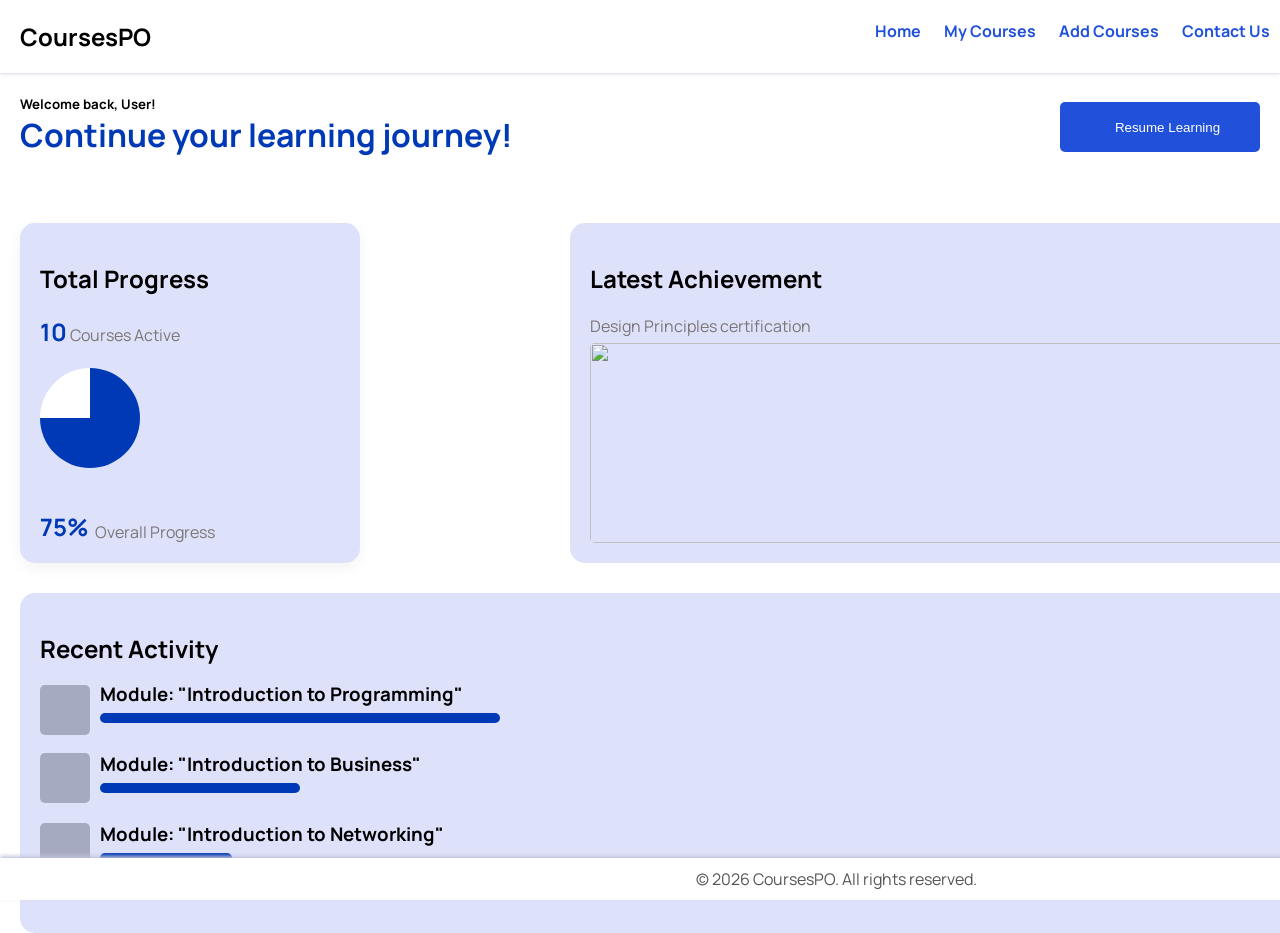
==== index.htm @ e5189daa "Add files via upload" ====
<!DOCTYPE html>
<html>  
<head>
    <link rel="preconnect" href="https://fonts.googleapis.com">
    <link rel="preconnect" href="https://fonts.gstatic.com" crossorigin>
    <link href="https://fonts.googleapis.com/css2?family=Manrope:wght@200..800&display=swap" rel="stylesheet">
    <link rel="stylesheet" href="C:\Users\C2D\OneDrive\Documents\IT\IT task 1\font-awesome-4.7.0\css\font-awesome.min.css">
    <link rel="stylesheet" href="index.css">
    <title>Home</title>
</head>
<body>
  <div class="header">
  <header class="navbar">
    <h2 class="welcome">CoursesPO</h2>
    <nav>
  <a href="#">Home</a>
  <a href="#">My Courses</a>
  <a href="#">Add Courses</a>
  <a href="#">Contact Us</a>
</nav>
  </header>
  </div>
</body>
  <h5 style="margin-bottom: 0px; margin-left: 20px;">Welcome back, User!</h5>
  <div class="welcome-message">
  <h1 style="margin-top: 0%; color: #0039B5;">Continue your learning journey!</h1>
  <button class="btn" style="padding-right: 5px;">Resume Learning</button>
  <i class="fa fa-play" aria-hidden="true"></i>
  </div>
  <br>
  <br>
  <div class="card">
  <h2 padding-top="0px">Total Progress</h2>
  <div class="courses">
    <span class="number">10</span>
    <span class="text">Courses Active</span>
  </div>
  <div class="circle">
  <i class="fa fa-bar-chart" aria-hidden="true" style="position: absolute; bottom: 20px; right: 20px;"></i>
</div>
    <span style="position: absolute; bottom: 20px; left: 20px;"class="number">75%</span>
    <span style="position: absolute; bottom: 20px; left: 75px;"class="text">Overall Progress</span>
    <div  style="position: absolute; bottom: 0px; left: 150px;" class="latestcard">
    <h2 padding="0px">Latest Achievement</h2>
    <span class="text">Design Principles certification</span>
    <i class="fa fa-trophy" aria-hidden="true"></i>
    <img src="https://lh3.googleusercontent.com/aida-public/[base64]"style="position: absolute; bottom: 20px; left: 20px; width: 1040px; height: 200px; border-radius: 5px;">
  </div>
  <div style="position: absolute; top: 370px; left: 0px;" class="recentcard">
    <h2 padding-top="0px">Recent Activity</h2>
    <div class="history">
    <span class="text" style="position: absolute; right: 20px; top: 30px;color: #0039B5;cursor: pointer;">View history</span></div>
    <span class="text" style="position: absolute; right: 20px; top: 100px;">100% Completed</span>
    <span class="text" style="position: absolute; right: 20px; top: 170px;">50% Completed</span>
    <span class="text" style="position: absolute; right: 20px; top: 240px;">33% Completed</span>
    <h3 style="position: absolute; top: 70px; left: 80px;">Module: "Introduction to Programming"</h3>
    <h3 style="position: absolute; top: 140px; left: 80px;">Module: "Introduction to Business"</h3>
    <h3 style="position: absolute; top: 210px; left: 80px;">Module: "Introduction to Networking"</h3>
    <div style="width: 400px; height: 10px; background-color: #0039B5; position: absolute; top: 120px; left: 80px;border-radius: 5px;"></div>
    <div style="width: 200px; height: 10px; background-color: #0039B5; position: absolute; top: 190px; left: 80px;border-radius: 5px;"></div>
    <div style="width: 132px; height: 10px; background-color: #0039B5; position: absolute; top: 260px; left: 80px;border-radius: 5px;"></div>
    <div class="icon">
      <i style= "position: absolute; top: 17px; left: 18px;" class="fa fa-book" aria-hidden="true"></i>
    </div>
    <div class="icon" style="position: absolute; top: 160px; left: 20px;">
    <i style= "position: absolute; top: 17px; left: 18px;" class="fa fa-line-chart" aria-hidden="true"></i>
    </div>
    <div class="icon" style="position: absolute; top: 230px; left: 20px;">
      <i style= "position: absolute; top: 17px; left: 18px;" class="fa fa-rss" aria-hidden="true"></i>
    </div>
  </div>
  </div>
</body>
<footer style="position: absolute; bottom: 0px; left: 0px;width: 1652px; background-color: #ffffff; padding: 10px; text-align: center; box-shadow: #C1C5DD 0px -2px 4px;">
    <span style="color: #555;">&copy; 2026 CoursesPO. All rights reserved.</span>
  </footer>

</html>
---- index.css ----
body {
    font-family: "Manrope", sans-serif;
    background-color: #FFFFFF;
    margin: 0;
    padding: 0;
}
.welcome {
    color: #000000;
    margin-left: 20px;
    margin-top: 0%;
}
.navbar {
    display: flex;
    justify-content: space-between;
    background-color: #ffffff;
    padding-top: 20px;
    padding-right: 10px;
    box-shadow: #C1C5DD 0px 0px 4px;}
nav a {
  text-decoration: none;
  color: #2151DA;
  margin-left: 20px;
  font-weight: bold;
  transition: background 0.3s ease, color 0.3s ease;
}
nav a:hover {
  background-color: #C1C5DD;
  color: #fff;
  padding: 5px 10px;
  border-radius: 5px;
  transition: padding 0.3s ease, background 0.3s ease, color 0.3s ease;
}
.welcome-message {
    position: relative;
    color: #4f5364;
    margin-left: 20px;
    margin-bottom: 5px;
}
.btn {
    height: 50px;
    width: 200px;
    position: absolute;
    right: 20px;
    bottom: 5px;
    background-color: #2151DA;
    color: white;
    border: none;
    padding: 5px 20px;
    border-radius: 5px;
    cursor: pointer;
    transition: 0.3s ease;
}
.btn:hover {
  background-color: #002682;
}
.fa-play {
    position: absolute;
    right: 180px;
    bottom: 20px;
    color: rgb(255, 255, 255);
    font-size: 20px;
}
h4 {
    color: #555;
    margin-top: 0%;
    margin-left: 20px;
    
}
.card {
    position: relative;
    height: 300px;
  width: 300px;
  margin-left: 20px;
  padding: 20px;
  background: #DDE1F9;
  border-radius: 15px;
  box-shadow: 0 5px 15px rgba(0,0,0,0.05);
}
.fa-bar-chart {
  display: flex;
  justify-content: right;
  align-items: bottom;
  margin-left: 40%;
}
.number {
  font-size: 24px;
  font-weight: bold;
  color: #0039B5;
}
.text {
  font-size: 16px;
  color: #7a7777;
}
.circle {
  margin-top: 20px;
  width: 100px;
  height: 100px;
  border-radius: 50%;
  
  background: conic-gradient(
    #0039B5 75%,
    #fff 75%
  );
  display: flex;
  align-items: center;
  justify-content: center;
}

.circle span {
  width: 70px;
  height: 70px;
  background: white;
  border-radius: 50%;
  
  display: flex;
  align-items: center;
  justify-content: center;

  font-weight: bold;
}
.latestcard {
    border-radius: 15px;
    padding: 20px;
    margin-left: 400px;
    width: 1045px;
    height: 300px;
    background-color:#DDE1F9;
}
.fa-trophy {
    position: absolute;
    right: 20px;
    top: 50px;
    color: rgb(0, 0, 0);
    font-size: 20px;
}
.recentcard {
    position: absolute;
    border-radius: 15px;
    padding: 20px;
    width: 1595px;
    height: 300px;
    background-color:#DDE1F9;
}
.icon{
    border-radius: 5px;
    position: absolute;
    margin-left: 0px;
    width: 50px;
    height: 50px;
    background-color: #A6AAC1;
}
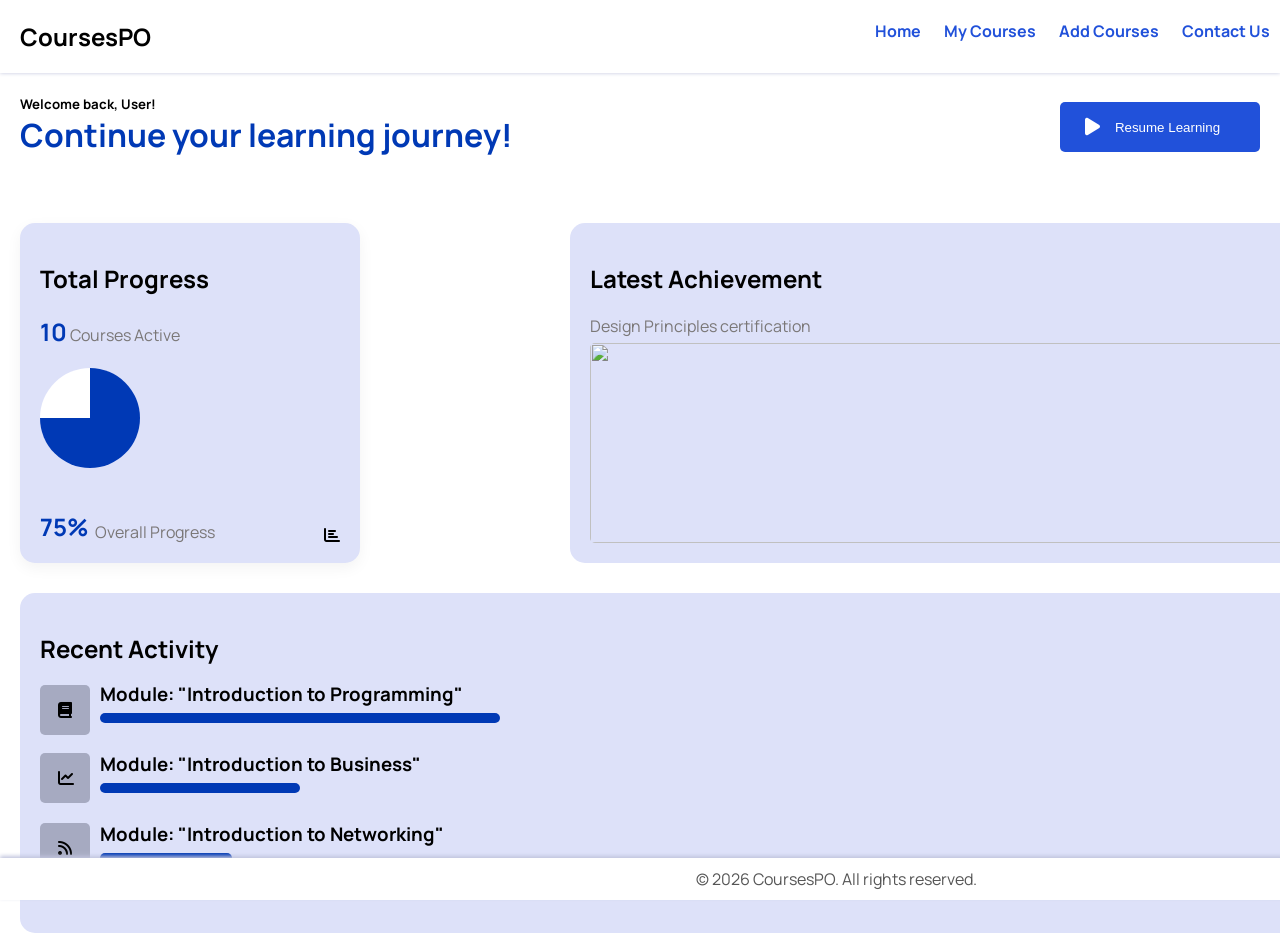
==== commit 2a4b88d3: "Update index.htm" ====
--- a/index.htm
+++ b/index.htm
@@ -1,6 +1,7 @@
 <!DOCTYPE html>
 <html>  
 <head>
+    <link rel="stylesheet" href="https://cdnjs.cloudflare.com/ajax/libs/font-awesome/6.5.1/css/all.min.css">
     <link rel="preconnect" href="https://fonts.googleapis.com">
     <link rel="preconnect" href="https://fonts.gstatic.com" crossorigin>
     <link href="https://fonts.googleapis.com/css2?family=Manrope:wght@200..800&display=swap" rel="stylesheet">
@@ -75,4 +76,4 @@
     <span style="color: #555;">&copy; 2026 CoursesPO. All rights reserved.</span>
   </footer>
 
-</html>+</html>
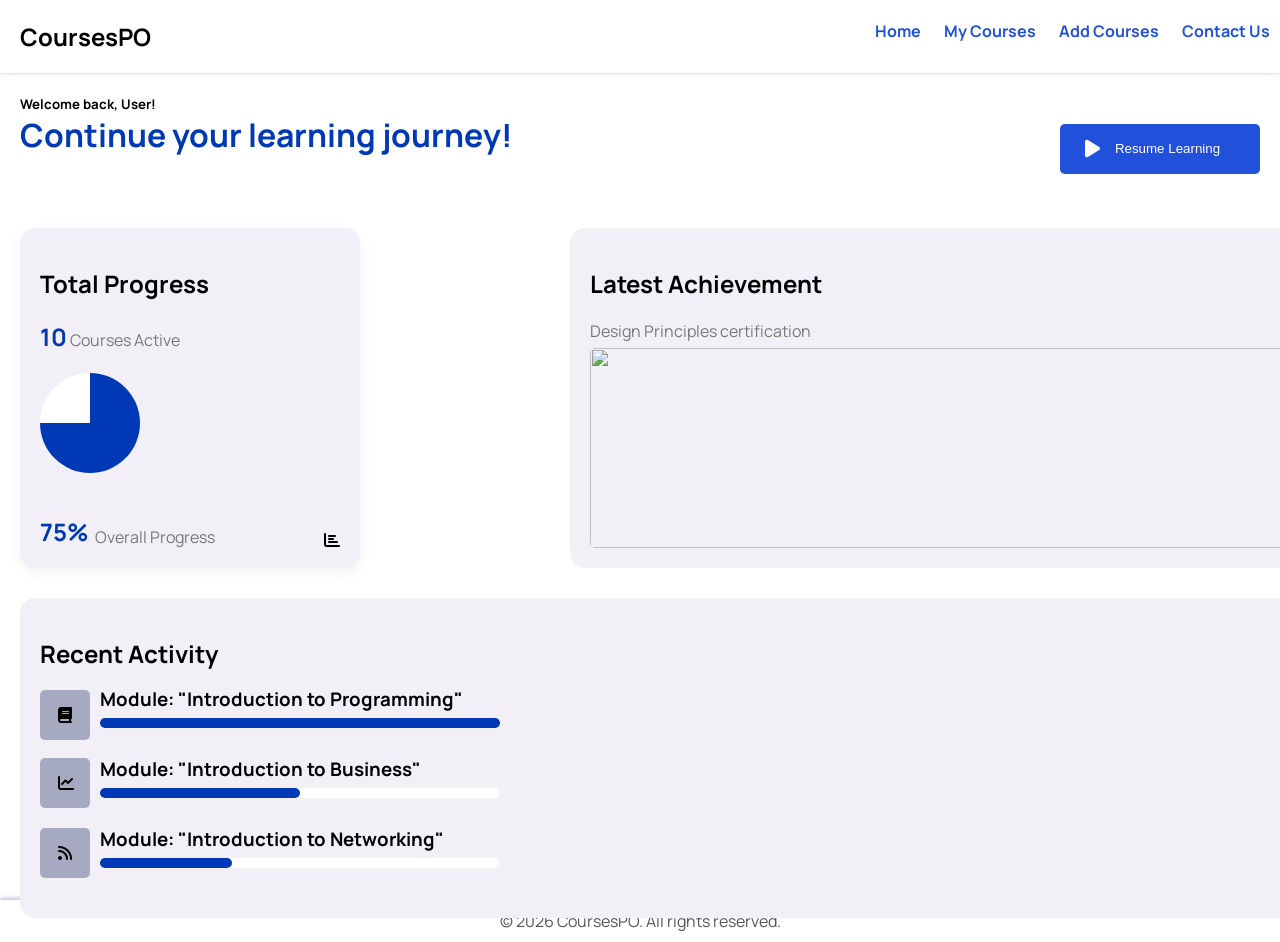
==== commit f771675f: "Add files via upload" ====
--- a/index.htm
+++ b/index.htm
@@ -1,6 +1,7 @@
 <!DOCTYPE html>
 <html>  
 <head>
+    <meta name="viewport" content="width=device-width, initial-scale=1.0">
     <link rel="stylesheet" href="https://cdnjs.cloudflare.com/ajax/libs/font-awesome/6.5.1/css/all.min.css">
     <link rel="preconnect" href="https://fonts.googleapis.com">
     <link rel="preconnect" href="https://fonts.gstatic.com" crossorigin>
@@ -10,35 +11,35 @@
     <title>Home</title>
 </head>
 <body>
+ <div class="page">
   <div class="header">
-  <header class="navbar">
+   <header class="navbar">
     <h2 class="welcome">CoursesPO</h2>
-    <nav>
-  <a href="#">Home</a>
-  <a href="#">My Courses</a>
-  <a href="#">Add Courses</a>
-  <a href="#">Contact Us</a>
-</nav>
-  </header>
+   <nav>
+    <a href="index.htm">Home</a>
+    <a href="mycourses.htm">My Courses</a>
+    <a href="addcourses.htm">Add Courses</a>
+    <a href="contactus.htm">Contact Us</a>
+   </nav>
+   </header>
   </div>
-</body>
   <h5 style="margin-bottom: 0px; margin-left: 20px;">Welcome back, User!</h5>
   <div class="welcome-message">
-  <h1 style="margin-top: 0%; color: #0039B5;">Continue your learning journey!</h1>
-  <button class="btn" style="padding-right: 5px;">Resume Learning</button>
-  <i class="fa fa-play" aria-hidden="true"></i>
+    <h1 style="margin-top: 0%; color: #0039B5;">Continue your learning journey!</h1>
+    <button class="btn" style="padding-right: 5px;">Resume Learning</button>
+    <i class="fa fa-play" aria-hidden="true"></i>
   </div>
   <br>
   <br>
   <div class="card">
-  <h2 padding-top="0px">Total Progress</h2>
-  <div class="courses">
-    <span class="number">10</span>
-    <span class="text">Courses Active</span>
+    <h2 padding-top="0px">Total Progress</h2>
+    <div class="courses">
+      <span class="number">10</span>
+      <span class="text">Courses Active</span>
+    </div>
+  <div class="circle">
+    <i class="fa fa-bar-chart" aria-hidden="true" style="position: absolute; bottom: 20px; right: 20px;"></i>
   </div>
-  <div class="circle">
-  <i class="fa fa-bar-chart" aria-hidden="true" style="position: absolute; bottom: 20px; right: 20px;"></i>
-</div>
     <span style="position: absolute; bottom: 20px; left: 20px;"class="number">75%</span>
     <span style="position: absolute; bottom: 20px; left: 75px;"class="text">Overall Progress</span>
     <div  style="position: absolute; bottom: 0px; left: 150px;" class="latestcard">
@@ -47,7 +48,7 @@
     <i class="fa fa-trophy" aria-hidden="true"></i>
     <img src="https://lh3.googleusercontent.com/aida-public/[base64]"style="position: absolute; bottom: 20px; left: 20px; width: 1040px; height: 200px; border-radius: 5px;">
   </div>
-  <div style="position: absolute; top: 370px; left: 0px;" class="recentcard">
+  <div style="position: absolute; top: 370px; left: 0px; padding-bottom: 0% ; "class="recentcard">
     <h2 padding-top="0px">Recent Activity</h2>
     <div class="history">
     <span class="text" style="position: absolute; right: 20px; top: 30px;color: #0039B5;cursor: pointer;">View history</span></div>
@@ -57,6 +58,8 @@
     <h3 style="position: absolute; top: 70px; left: 80px;">Module: "Introduction to Programming"</h3>
     <h3 style="position: absolute; top: 140px; left: 80px;">Module: "Introduction to Business"</h3>
     <h3 style="position: absolute; top: 210px; left: 80px;">Module: "Introduction to Networking"</h3>
+    <div style="width: 400px; height: 10px; background-color: #ffffff; position: absolute; top: 190px; left: 80px;border-radius: 5px;"></div>
+    <div style="width: 400px; height: 10px; background-color: #ffffff; position: absolute; top: 260px; left: 80px;border-radius: 5px;"></div>
     <div style="width: 400px; height: 10px; background-color: #0039B5; position: absolute; top: 120px; left: 80px;border-radius: 5px;"></div>
     <div style="width: 200px; height: 10px; background-color: #0039B5; position: absolute; top: 190px; left: 80px;border-radius: 5px;"></div>
     <div style="width: 132px; height: 10px; background-color: #0039B5; position: absolute; top: 260px; left: 80px;border-radius: 5px;"></div>
@@ -71,9 +74,9 @@
     </div>
   </div>
   </div>
-</body>
-<footer style="position: absolute; bottom: 0px; left: 0px;width: 1652px; background-color: #ffffff; padding: 10px; text-align: center; box-shadow: #C1C5DD 0px -2px 4px;">
+</div>
+<footer style="width: 100%; padding-top: 10px; padding-bottom: 10px; background-color: #ffffff; text-align: center; box-shadow: #C1C5DD 0px -2px 4px;">
     <span style="color: #555;">&copy; 2026 CoursesPO. All rights reserved.</span>
   </footer>
-
-</html>
+</body>
+</html>
--- a/index.css
+++ b/index.css
@@ -72,7 +72,7 @@
   width: 300px;
   margin-left: 20px;
   padding: 20px;
-  background: #DDE1F9;
+  background: #F2F0F6;
   border-radius: 15px;
   box-shadow: 0 5px 15px rgba(0,0,0,0.05);
 }
@@ -124,7 +124,7 @@
     margin-left: 400px;
     width: 1045px;
     height: 300px;
-    background-color:#DDE1F9;
+    background-color:#F2F0F6;
 }
 .fa-trophy {
     position: absolute;
@@ -139,7 +139,7 @@
     padding: 20px;
     width: 1595px;
     height: 300px;
-    background-color:#DDE1F9;
+    background-color:#F2F0F6;
 }
 .icon{
     border-radius: 5px;
@@ -148,4 +148,45 @@
     width: 50px;
     height: 50px;
     background-color: #A6AAC1;
-}+}
+.page {
+  min-height: 100vh;
+  display: flex;
+  flex-direction: column;
+}
+.mycourses-text{
+    color: #1B1B20;
+    opacity: 0.8;
+}
+.box{
+    margin-left: 1.3%;
+    width: 60%;
+    height: 50px;
+    border:none;
+    border-radius: 3px;
+    background-color:#F2F0F6;
+    opacity: 0.8;
+    font-size: 15px;
+    margin-bottom: 2%;
+}
+.mycourses-input  {
+    margin-left: 1.2%;
+    color: #414659;
+}
+.provider{
+    width: 30%;
+    margin: 0%;
+    margin-left: 0.9%;
+}
+.category{
+    width: 32%;
+}
+.row{
+    display: flex;
+    flex-direction: row;
+    gap: 0px;
+    margin-bottom: 2%;
+}
+.description{
+  
+}
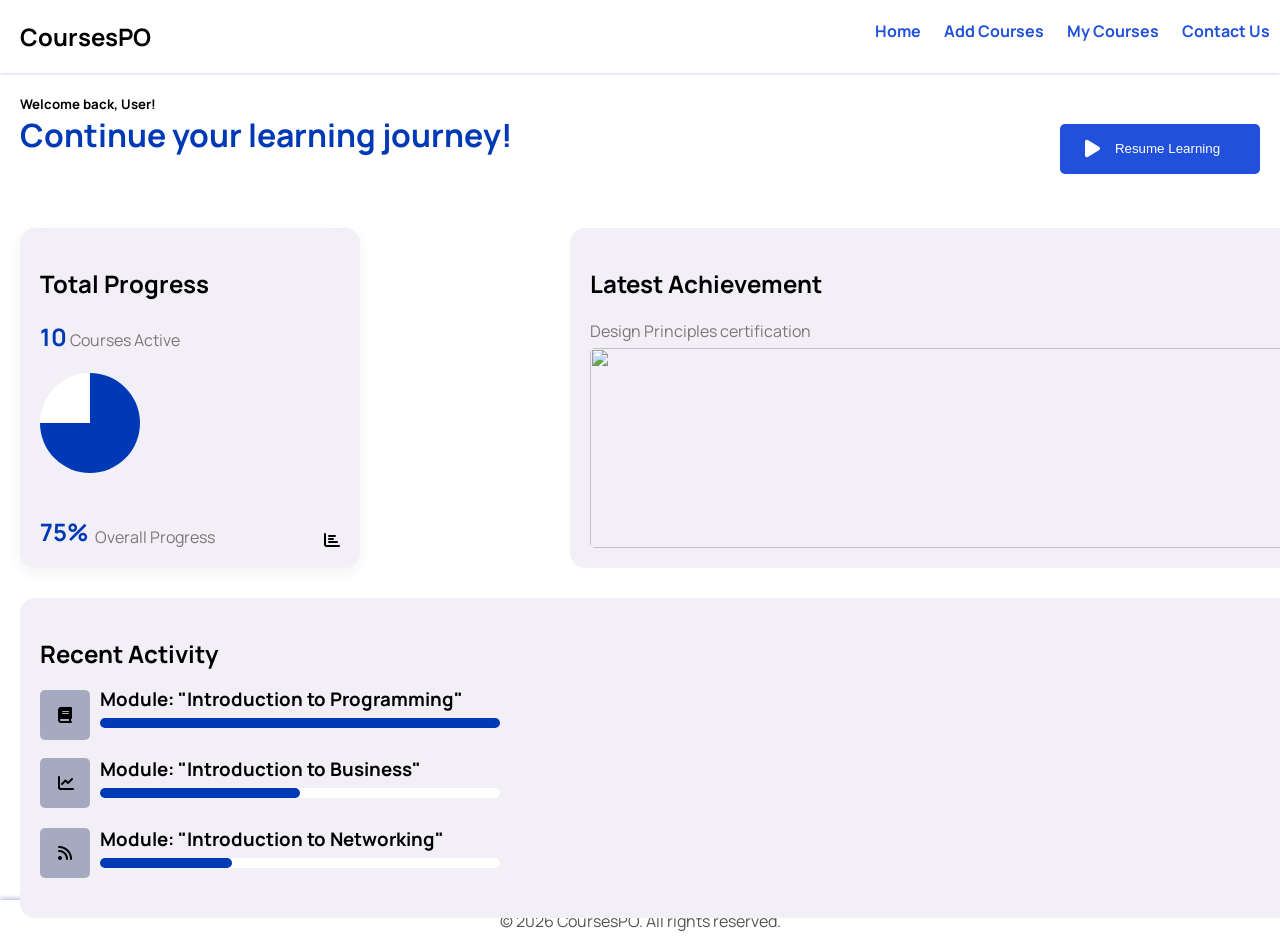
==== commit 68d5e284: "Add files via upload" ====
--- a/index.htm
+++ b/index.htm
@@ -17,8 +17,8 @@
     <h2 class="welcome">CoursesPO</h2>
    <nav>
     <a href="index.htm">Home</a>
+    <a href="addcourses.htm">Add Courses</a>
     <a href="mycourses.htm">My Courses</a>
-    <a href="addcourses.htm">Add Courses</a>
     <a href="contactus.htm">Contact Us</a>
    </nav>
    </header>
@@ -60,9 +60,11 @@
     <h3 style="position: absolute; top: 210px; left: 80px;">Module: "Introduction to Networking"</h3>
     <div style="width: 400px; height: 10px; background-color: #ffffff; position: absolute; top: 190px; left: 80px;border-radius: 5px;"></div>
     <div style="width: 400px; height: 10px; background-color: #ffffff; position: absolute; top: 260px; left: 80px;border-radius: 5px;"></div>
-    <div style="width: 400px; height: 10px; background-color: #0039B5; position: absolute; top: 120px; left: 80px;border-radius: 5px;"></div>
-    <div style="width: 200px; height: 10px; background-color: #0039B5; position: absolute; top: 190px; left: 80px;border-radius: 5px;"></div>
-    <div style="width: 132px; height: 10px; background-color: #0039B5; position: absolute; top: 260px; left: 80px;border-radius: 5px;"></div>
+    <div class="prog">
+      <div class="prog" style="width: 400px; height: 10px; background-color: #0039B5; position: absolute; top: 120px; left: 80px;border-radius: 5px;"></div>
+      <div class="prog" style="width: 200px; height: 10px; background-color: #0039B5; position: absolute; top: 190px; left: 80px;border-radius: 5px;"></div>
+      <div class="prog" style="width: 132px; height: 10px; background-color: #0039B5; position: absolute; top: 260px; left: 80px;border-radius: 5px;"></div>
+    </div>
     <div class="icon">
       <i style= "position: absolute; top: 17px; left: 18px;" class="fa fa-book" aria-hidden="true"></i>
     </div>
--- a/index.css
+++ b/index.css
@@ -1,3 +1,8 @@
+@property --progress {
+  syntax: '<percentage>';
+  inherits: false;
+  initial-value: 0%;
+}
 body {
     font-family: "Manrope", sans-serif;
     background-color: #FFFFFF;
@@ -30,6 +35,15 @@
   border-radius: 5px;
   transition: padding 0.3s ease, background 0.3s ease, color 0.3s ease;
 }
+ .prog{
+  animation: fillprog 2s ease-in-out forwards;
+}
+@keyframes fillprog {
+  
+  from {
+    width: 0;
+  }
+}
 .welcome-message {
     position: relative;
     color: #4f5364;
@@ -96,17 +110,26 @@
   width: 100px;
   height: 100px;
   border-radius: 50%;
-  
+  --progress : 0%;
   background: conic-gradient(
-    #0039B5 75%,
-    #fff 75%
+    #0039B5 var(--progress, 0%),
+    #fff var(--progress, 0%)
   );
   display: flex;
   align-items: center;
   justify-content: center;
+  animation: fullcircle 2s ease-in-out forwards;
+}
+@keyframes fullcircle {
+  from {
+    --progress: 0%;
+  }
+  to{
+    --progress: 75%;
+  }
 }
 
-.circle span {
+/*.circle span {
   width: 70px;
   height: 70px;
   background: white;
@@ -117,7 +140,7 @@
   justify-content: center;
 
   font-weight: bold;
-}
+}*/
 .latestcard {
     border-radius: 15px;
     padding: 20px;
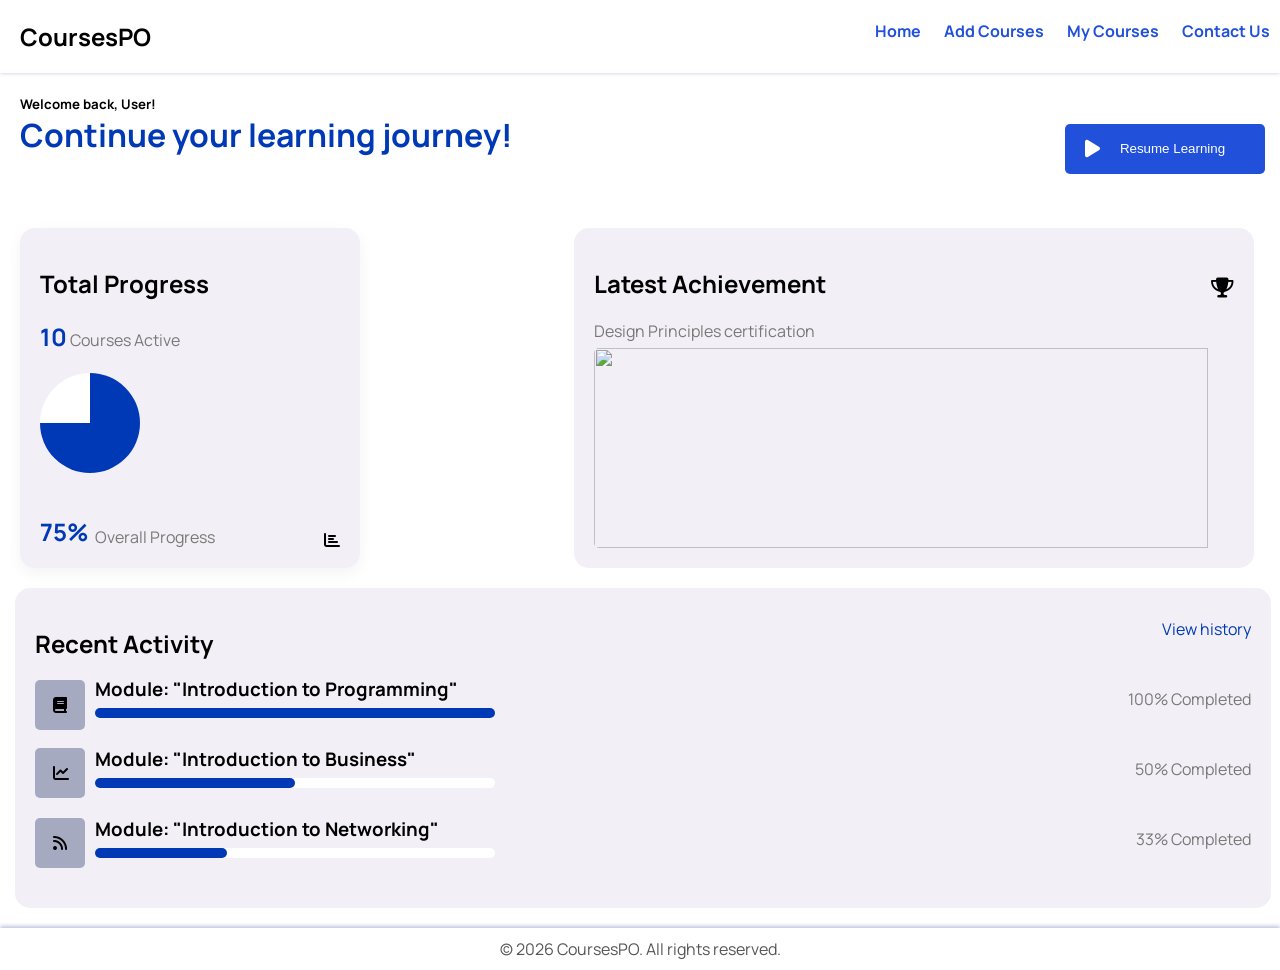
==== commit b9a420ed: "Add files via upload" ====
--- a/index.htm
+++ b/index.htm
@@ -31,24 +31,27 @@
   </div>
   <br>
   <br>
-  <div class="card">
-    <h2 padding-top="0px">Total Progress</h2>
-    <div class="courses">
-      <span class="number">10</span>
-      <span class="text">Courses Active</span>
+    <div class="main">
+      <div class="card">
+        <h2 padding-top="0px">Total Progress</h2>
+        <div class="courses">
+          <span class="number">10</span>
+          <span class="text">Courses Active</span>
+        </div>
+      <div class="circle">
+        <i class="fa fa-bar-chart" aria-hidden="true" style="position: absolute; bottom: 20px; right: 20px;"></i>
+      </div>
+        <span style="position: absolute; bottom: 20px; left: 20px;"class="number">75%</span>
+        <span style="position: absolute; bottom: 20px; left: 75px;"class="text">Overall Progress</span>
     </div>
-  <div class="circle">
-    <i class="fa fa-bar-chart" aria-hidden="true" style="position: absolute; bottom: 20px; right: 20px;"></i>
-  </div>
-    <span style="position: absolute; bottom: 20px; left: 20px;"class="number">75%</span>
-    <span style="position: absolute; bottom: 20px; left: 75px;"class="text">Overall Progress</span>
-    <div  style="position: absolute; bottom: 0px; left: 150px;" class="latestcard">
-    <h2 padding="0px">Latest Achievement</h2>
-    <span class="text">Design Principles certification</span>
-    <i class="fa fa-trophy" aria-hidden="true"></i>
-    <img src="https://lh3.googleusercontent.com/aida-public/[base64]"style="position: absolute; bottom: 20px; left: 20px; width: 1040px; height: 200px; border-radius: 5px;">
-  </div>
-  <div style="position: absolute; top: 370px; left: 0px; padding-bottom: 0% ; "class="recentcard">
+    <div class="latestcard">
+        <h2 padding="0px">Latest Achievement</h2>
+        <span class="text">Design Principles certification</span>
+        <i class="fa fa-trophy" aria-hidden="true"></i>
+        <img src="https://lh3.googleusercontent.com/aida-public/[base64]"style="position: absolute; bottom: 20px; left: 20px; width: 95%; height: 200px; border-radius: 5px;">
+      </div>
+   </div>
+  <div style="padding-bottom: 0% ; "class="recentcard">
     <h2 padding-top="0px">Recent Activity</h2>
     <div class="history">
     <span class="text" style="position: absolute; right: 20px; top: 30px;color: #0039B5;cursor: pointer;">View history</span></div>
@@ -77,8 +80,8 @@
   </div>
   </div>
 </div>
-<footer style="width: 100%; padding-top: 10px; padding-bottom: 10px; background-color: #ffffff; text-align: center; box-shadow: #C1C5DD 0px -2px 4px;">
+</body>
+  <footer style="width: 100%; padding-top: 10px; padding-bottom: 10px; background-color: #ffffff; text-align: center; box-shadow: #C1C5DD 0px -2px 4px;">
     <span style="color: #555;">&copy; 2026 CoursesPO. All rights reserved.</span>
   </footer>
-</body>
 </html>
--- a/index.css
+++ b/index.css
@@ -27,6 +27,8 @@
   margin-left: 20px;
   font-weight: bold;
   transition: background 0.3s ease, color 0.3s ease;
+  transition: padding 0.3s ease, background 0.3s ease, color 0.3s ease;
+
 }
 nav a:hover {
   background-color: #C1C5DD;
@@ -54,7 +56,7 @@
     height: 50px;
     width: 200px;
     position: absolute;
-    right: 20px;
+    right: 15px;
     bottom: 5px;
     background-color: #2151DA;
     color: white;
@@ -64,8 +66,25 @@
     cursor: pointer;
     transition: 0.3s ease;
 }
+.btn2{
+    height: 50px;
+    width: 200px;
+    position: absolute;
+    right: 20px;
+    bottom: 5px;
+    background-color: #A6AAC1;
+    color: white;
+    border: none;
+    padding: 5px 20px;
+    border-radius: 5px;
+    cursor: pointer;
+    transition: 0.3s ease;
+}
 .btn:hover {
   background-color: #002682;
+}
+.btn2:hover{
+  background-color: #4f5364;
 }
 .fa-play {
     position: absolute;
@@ -83,12 +102,12 @@
 .card {
     position: relative;
     height: 300px;
-  width: 300px;
-  margin-left: 20px;
-  padding: 20px;
-  background: #F2F0F6;
-  border-radius: 15px;
-  box-shadow: 0 5px 15px rgba(0,0,0,0.05);
+    width: 300px;
+    margin-left: 20px;
+    padding: 20px;
+    background: #F2F0F6;
+    border-radius: 15px;
+    box-shadow: 0 5px 15px rgba(0,0,0,0.05);
 }
 .fa-bar-chart {
   display: flex;
@@ -128,26 +147,16 @@
     --progress: 75%;
   }
 }
-
-/*.circle span {
-  width: 70px;
-  height: 70px;
-  background: white;
-  border-radius: 50%;
-  
-  display: flex;
-  align-items: center;
-  justify-content: center;
-
-  font-weight: bold;
-}*/
 .latestcard {
+    position: relative;
     border-radius: 15px;
     padding: 20px;
-    margin-left: 400px;
-    width: 1045px;
-    height: 300px;
-    background-color:#F2F0F6;
+    width: 50%;
+    height: 300px;
+    background-color:#F2F0F6;
+    margin-left: 0%;
+    margin-right: 2%;
+    margin-top: 0%;
 }
 .fa-trophy {
     position: absolute;
@@ -157,10 +166,13 @@
     font-size: 20px;
 }
 .recentcard {
-    position: absolute;
+    position: relative;
+    margin-top: 20px;
+    margin-left: 15px;
+    margin-bottom: 20px;
     border-radius: 15px;
     padding: 20px;
-    width: 1595px;
+    width: 95%;
     height: 300px;
     background-color:#F2F0F6;
 }
@@ -171,6 +183,12 @@
     width: 50px;
     height: 50px;
     background-color: #A6AAC1;
+}
+.main{
+  display: flex;
+  flex-wrap: wrap;
+  flex-direction: row;
+  justify-content: space-between;
 }
 .page {
   min-height: 100vh;
@@ -210,6 +228,72 @@
     gap: 0px;
     margin-bottom: 2%;
 }
-.description{
-  
-}
+.card-current{
+    position: relative;
+    border-radius: 15px;
+    padding: 0px;
+    width: 50%;
+    height: 550px;
+    background-color:#F2F0F6;
+    margin-top: 3%;
+    margin-left: 1.3%;
+}
+.info{
+    position: relative;
+    border-radius: 15px;
+    padding: 0px;
+    width: 30%;
+    height: 300px;
+    background-color:#F2F0F6;
+    margin-top: 3%;
+    margin-left: 15.5%;
+}
+.time{
+    position: absolute;
+    border-radius: 15px;
+    padding: 0px;
+    width: 30%;
+    height: 100px;
+    margin-top: 40px;
+    margin-left: 20%;
+}
+.time-logo{
+    position: absolute;
+    margin-top: 60px;
+    margin-left: 5%;
+    font-size: 20px;
+    background-color: #A6AAC1;
+    width: 50px;
+    height: 50px;
+    border-radius: 10px;
+}
+.certificate{
+    position: absolute;
+    border-radius: 15px;
+    padding: 0px;
+    width: 100%;
+    height: 100%;
+    margin-top: 20%;
+    margin-left: 0%;
+}
+.tier{
+    position: relative;
+    border-radius: 15px;
+    padding: 0px;
+    width: 30%;
+    height: 210px;
+    background-color:#0039B5;
+    color: #ffffff;
+    margin-left: 67%;
+    margin-top: -210px;
+}
+.main-container{
+  display: flex;
+  flex-wrap: wrap;
+  column-gap: 0px;
+}
+.row{
+  display: flex;
+  gap: 30px;
+  padding-right: 0.7%;
+}
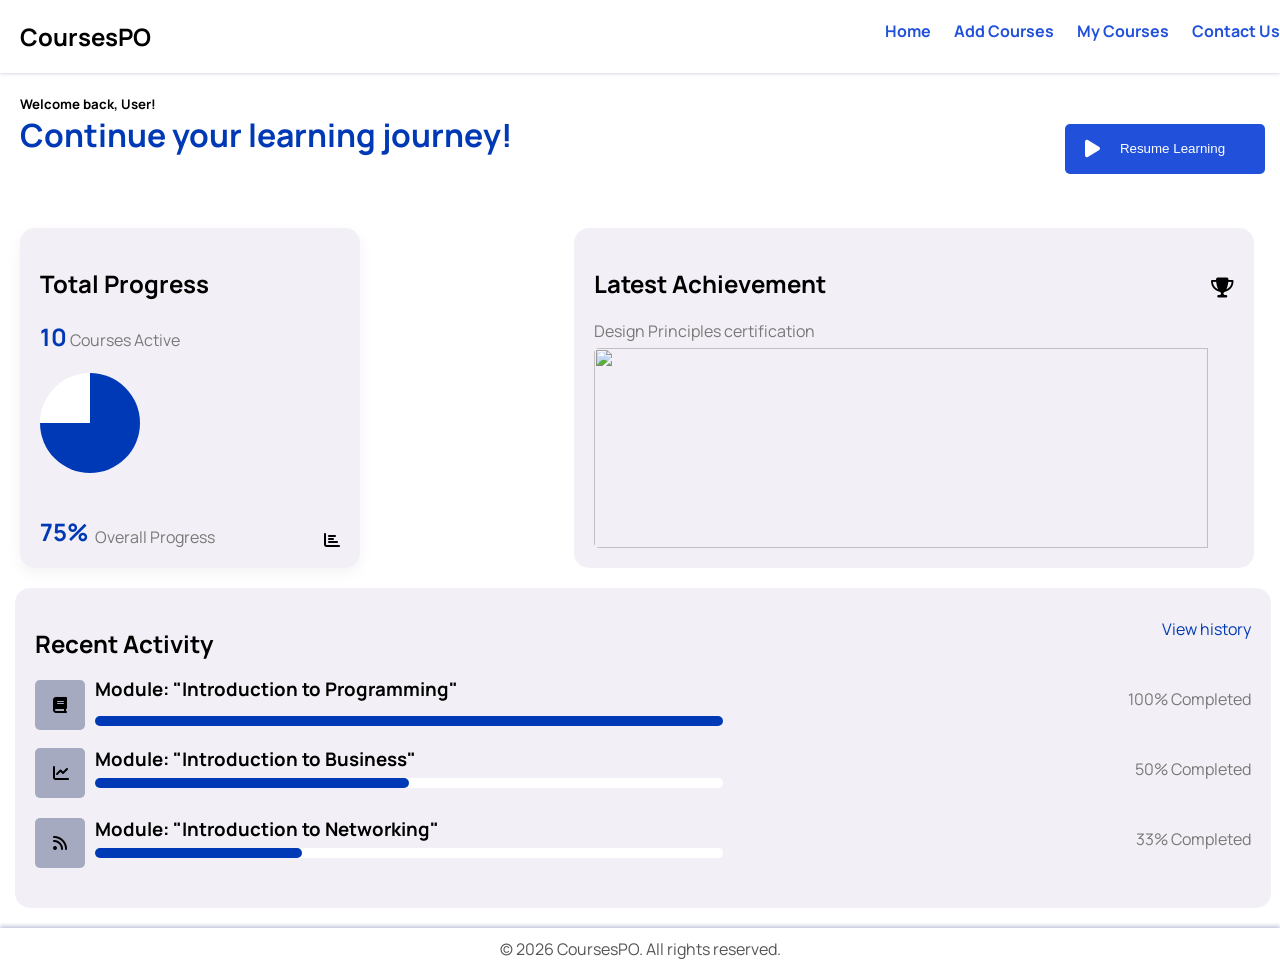
==== commit 1ac8f41b: "Add files via upload" ====
--- a/index.htm
+++ b/index.htm
@@ -55,26 +55,26 @@
     <h2 padding-top="0px">Recent Activity</h2>
     <div class="history">
     <span class="text" style="position: absolute; right: 20px; top: 30px;color: #0039B5;cursor: pointer;">View history</span></div>
-    <span class="text" style="position: absolute; right: 20px; top: 100px;">100% Completed</span>
-    <span class="text" style="position: absolute; right: 20px; top: 170px;">50% Completed</span>
-    <span class="text" style="position: absolute; right: 20px; top: 240px;">33% Completed</span>
+    <span id="comp1" class="text" style="position: absolute; right: 20px; top: 100px;">100% Completed</span>
+    <span id="comp2" class="text" style="position: absolute; right: 20px; top: 170px;">50% Completed</span>
+    <span id="comp3" class="text" style="position: absolute; right: 20px; top: 240px;">33% Completed</span>
     <h3 style="position: absolute; top: 70px; left: 80px;">Module: "Introduction to Programming"</h3>
     <h3 style="position: absolute; top: 140px; left: 80px;">Module: "Introduction to Business"</h3>
     <h3 style="position: absolute; top: 210px; left: 80px;">Module: "Introduction to Networking"</h3>
-    <div style="width: 400px; height: 10px; background-color: #ffffff; position: absolute; top: 190px; left: 80px;border-radius: 5px;"></div>
-    <div style="width: 400px; height: 10px; background-color: #ffffff; position: absolute; top: 260px; left: 80px;border-radius: 5px;"></div>
+    <div id="prog2" style="width: 50%; height: 10px; background-color: #ffffff; position: absolute; top: 190px; left: 80px;border-radius: 5px;"></div>
+    <div id="prog3" style="width: 50%; height: 10px; background-color: #ffffff; position: absolute; top: 260px; left: 80px;border-radius: 5px;"></div>
     <div class="prog">
-      <div class="prog" style="width: 400px; height: 10px; background-color: #0039B5; position: absolute; top: 120px; left: 80px;border-radius: 5px;"></div>
-      <div class="prog" style="width: 200px; height: 10px; background-color: #0039B5; position: absolute; top: 190px; left: 80px;border-radius: 5px;"></div>
-      <div class="prog" style="width: 132px; height: 10px; background-color: #0039B5; position: absolute; top: 260px; left: 80px;border-radius: 5px;"></div>
+      <div id="prog1" class="prog" style="width: 50%; height: 10px; background-color: #0039B5; position: absolute; top: 40%; left: 80px;border-radius: 5px;"></div>
+      <div id="prog2" class="prog" style="width: 25%; height: 10px; background-color: #0039B5; position: absolute; top: 190px; left: 80px;border-radius: 5px;"></div>
+      <div id="prog3" class="prog" style="width: 16.5%; height: 10px; background-color: #0039B5; position: absolute; top: 260px; left: 80px;border-radius: 5px;"></div>
     </div>
-    <div class="icon">
+    <div id="icon1" class="icon">
       <i style= "position: absolute; top: 17px; left: 18px;" class="fa fa-book" aria-hidden="true"></i>
     </div>
-    <div class="icon" style="position: absolute; top: 160px; left: 20px;">
-    <i style= "position: absolute; top: 17px; left: 18px;" class="fa fa-line-chart" aria-hidden="true"></i>
+    <div id="icon2" class="icon" style="position: absolute; top: 160px; left: 20px;">
+      <i style= "position: absolute; top: 17px; left: 18px;" class="fa fa-line-chart" aria-hidden="true"></i>
     </div>
-    <div class="icon" style="position: absolute; top: 230px; left: 20px;">
+    <div id="icon3" class="icon" style="position: absolute; top: 230px; left: 20px;">
       <i style= "position: absolute; top: 17px; left: 18px;" class="fa fa-rss" aria-hidden="true"></i>
     </div>
   </div>
--- a/index.css
+++ b/index.css
@@ -6,6 +6,7 @@
 body {
     font-family: "Manrope", sans-serif;
     background-color: #FFFFFF;
+    box-sizing: border-box;
     margin: 0;
     padding: 0;
 }
@@ -15,17 +16,19 @@
     margin-top: 0%;
 }
 .navbar {
+    overflow: hidden;
     display: flex;
     justify-content: space-between;
     background-color: #ffffff;
     padding-top: 20px;
-    padding-right: 10px;
-    box-shadow: #C1C5DD 0px 0px 4px;}
+    box-shadow: #C1C5DD 0px 0px 4px;
+    box-sizing: border-box;
+  }
 nav a {
   text-decoration: none;
   color: #2151DA;
+  font-weight: bold;
   margin-left: 20px;
-  font-weight: bold;
   transition: background 0.3s ease, color 0.3s ease;
   transition: padding 0.3s ease, background 0.3s ease, color 0.3s ease;
 
@@ -296,4 +299,81 @@
   display: flex;
   gap: 30px;
   padding-right: 0.7%;
+}
+@media (max-width: 768px) {
+  .main {
+    flex-direction: column;
+  }
+  .card {
+    width: 70%;
+    margin-left: 10px;
+    margin-bottom: 20px;
+  }
+  .btn{
+    position: relative;
+    padding: 0px 20px;
+    margin-left: 2%;
+  }
+  .fa-play{
+    position: absolute;
+    left: 3%;
+
+  }
+  .latestcard{
+    width: 70%;
+    margin-left: 10px;
+    margin-bottom: 20px;
+  }
+  .recentcard{
+    width: 70%;
+    margin-left: 10px;
+    margin-bottom: 20px;
+  }
+  #prog1 {
+    top: 40% !important;
+  }
+  #comp1{
+    position: absolute;
+    top: 115px !important;
+  }
+  #prog2{
+    top: 63% !important;
+  }
+  #comp2{
+    top: 185px !important;
+  }
+  #prog3{
+    top: 85% !important;
+  }
+  #comp3{
+    top: 255px !important;
+  }
+  #icon1{
+    top: 30%;
+  }
+  #icon2{
+    top: 52% !important;
+  }
+  #icon3{
+    top: 74% !important;
+  }
+  nav{
+    width: 100%;
+  }
+  nav a {
+  text-decoration: none;
+  color: #2151DA;
+  font-size: 14px;
+  font-weight: bold;
+  transition: background 0.3s ease, color 0.3s ease;
+  transition: padding 0.3s ease, background 0.3s ease, color 0.3s ease;
+  }
+  .navbar {
+    display: flex;
+    gap: 50px;
+    background-color: #ffffff;
+    padding-top: 20px;
+    box-shadow: #C1C5DD 0px 0px 4px;
+  }
+    
 }
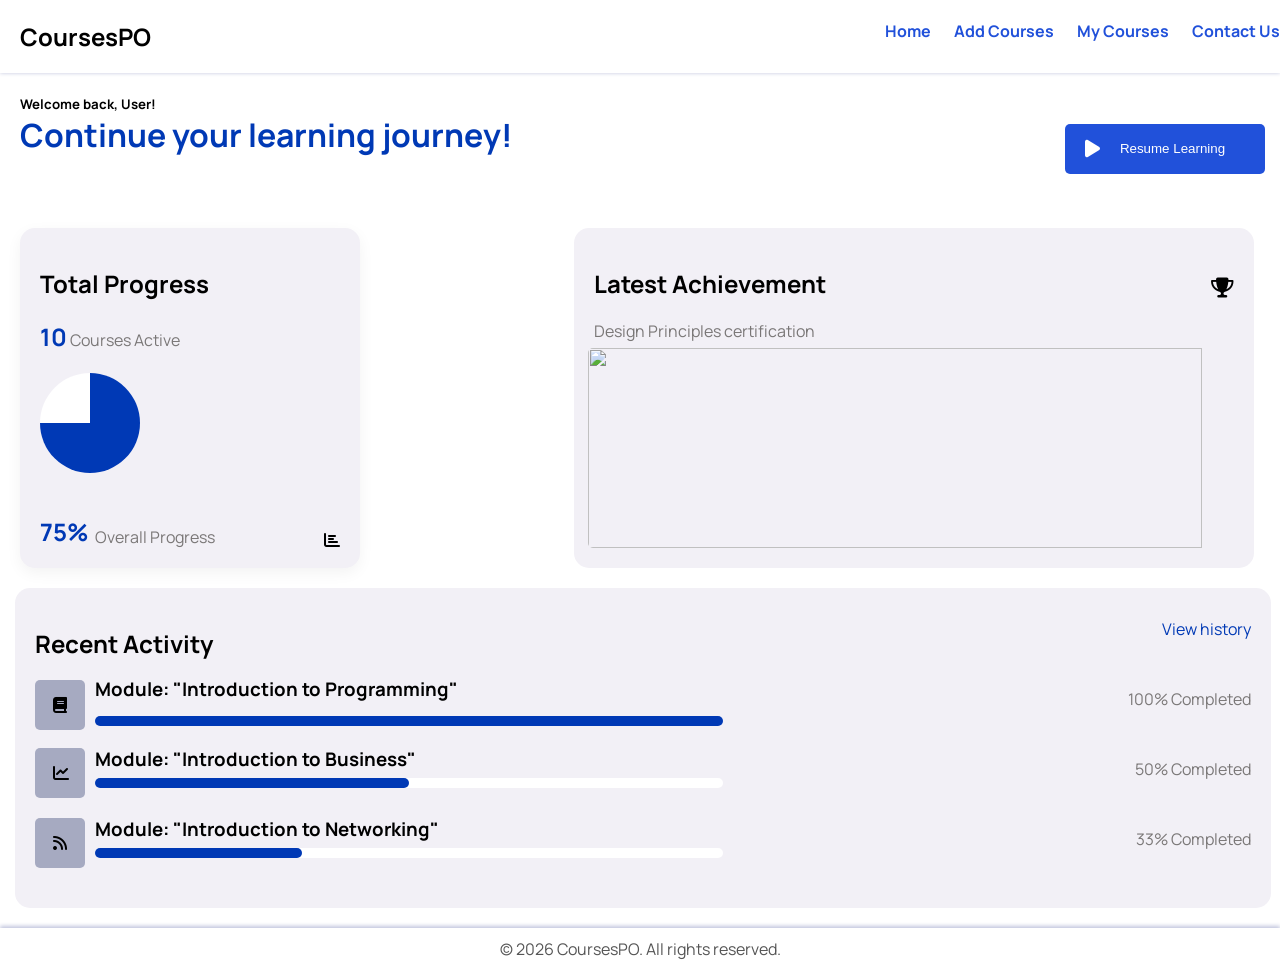
==== commit 062bc28c: "Add files via upload" ====
--- a/index.htm
+++ b/index.htm
@@ -48,10 +48,9 @@
         <h2 padding="0px">Latest Achievement</h2>
         <span class="text">Design Principles certification</span>
         <i class="fa fa-trophy" aria-hidden="true"></i>
-        <img src="https://lh3.googleusercontent.com/aida-public/[base64]"style="position: absolute; bottom: 20px; left: 20px; width: 95%; height: 200px; border-radius: 5px;">
+        <img src="https://lh3.googleusercontent.com/aida-public/[base64]"style="position: absolute; bottom: 20px; left: 2%; width: 95%; height: 200px; border-radius: 5px;">
       </div>
-   </div>
-  <div style="padding-bottom: 0% ; "class="recentcard">
+      <div style="padding-bottom: 0% ; "class="recentcard">
     <h2 padding-top="0px">Recent Activity</h2>
     <div class="history">
     <span class="text" style="position: absolute; right: 20px; top: 30px;color: #0039B5;cursor: pointer;">View history</span></div>
@@ -78,6 +77,8 @@
       <i style= "position: absolute; top: 17px; left: 18px;" class="fa fa-rss" aria-hidden="true"></i>
     </div>
   </div>
+   </div>
+  
   </div>
 </div>
 </body>
--- a/index.css
+++ b/index.css
@@ -204,7 +204,7 @@
 }
 .box{
     margin-left: 1.3%;
-    width: 60%;
+    width: 70%;
     height: 50px;
     border:none;
     border-radius: 3px;
@@ -303,11 +303,12 @@
 @media (max-width: 768px) {
   .main {
     flex-direction: column;
+    margin-left: 2%;
   }
   .card {
-    width: 70%;
-    margin-left: 10px;
+    width: 85%;
     margin-bottom: 20px;
+    margin-left: 0% !important;
   }
   .btn{
     position: relative;
@@ -320,30 +321,29 @@
 
   }
   .latestcard{
-    width: 70%;
-    margin-left: 10px;
+    width: 85%;
     margin-bottom: 20px;
   }
   .recentcard{
-    width: 70%;
-    margin-left: 10px;
+    width: 85%;
     margin-bottom: 20px;
+    margin-left: 0% !important;
   }
   #prog1 {
-    top: 40% !important;
+    top: 44% !important;
   }
   #comp1{
     position: absolute;
     top: 115px !important;
   }
   #prog2{
-    top: 63% !important;
+    top: 66% !important;
   }
   #comp2{
     top: 185px !important;
   }
   #prog3{
-    top: 85% !important;
+    top: 88% !important;
   }
   #comp3{
     top: 255px !important;
@@ -363,17 +363,43 @@
   nav a {
   text-decoration: none;
   color: #2151DA;
-  font-size: 14px;
+  font-size: 12px;
   font-weight: bold;
+  white-space: nowrap;
+  margin-left: 0% !important;
   transition: background 0.3s ease, color 0.3s ease;
   transition: padding 0.3s ease, background 0.3s ease, color 0.3s ease;
   }
   .navbar {
-    display: flex;
-    gap: 50px;
     background-color: #ffffff;
     padding-top: 20px;
     box-shadow: #C1C5DD 0px 0px 4px;
   }
+  nav{
+    margin-left: 5%;
+    display: flex;
+    flex-wrap: wrap;
+    gap: 10px !important;
+  }
+  .mycourses-text{
+    margin-left: 1.3%;
+  }
+  .box{
+    margin-left: 2%;
+    width: 110%;
+  }
+  #course-category{
+    margin-left: 20%;
+    width: 160% !important;
+  }
+  #cat{
+    margin-left: 20% !important;
+  }
+  #pubbut{
+    margin-left: 50% !important;
+  }
+  #discard{
+    margin-left: 15% !important;
+  }
     
 }
